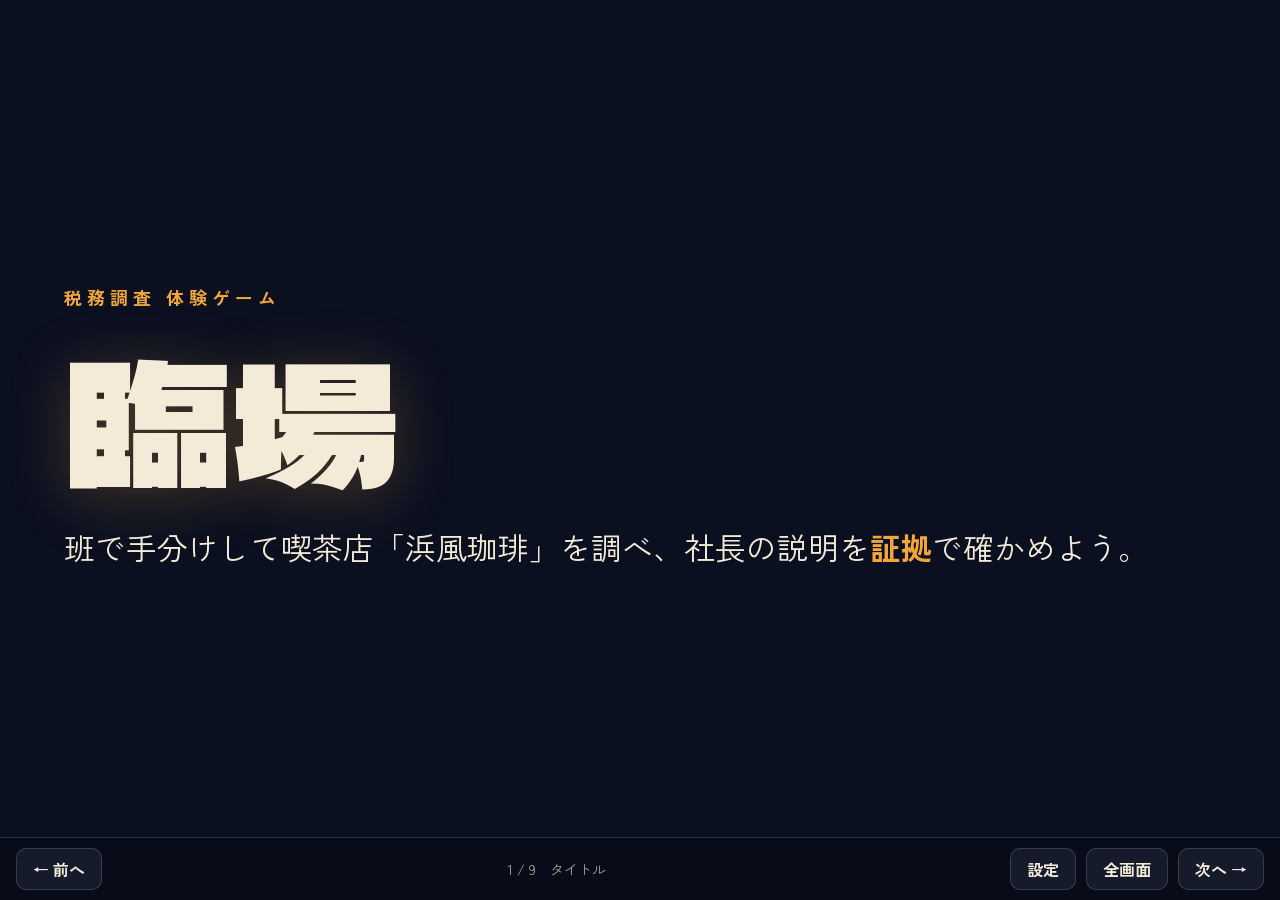
==== host.html @ 7268c4ca "検討の板を番号入力から一覧で選ぶ形に変更、タイトル背景の動きを止める Co-Authored-By: Claude Opus 5.5 <noreply@anthropic.com> Claude-Se" ====
<!doctype html>
<html lang="ja">
<head>
<meta charset="utf-8">
<meta name="viewport" content="width=device-width,initial-scale=1,viewport-fit=cover">
<title>臨場 進行画面</title>
<link rel="preconnect" href="https://fonts.googleapis.com">
<link rel="preconnect" href="https://fonts.gstatic.com" crossorigin>
<link rel="stylesheet" href="https://fonts.googleapis.com/css2?family=Dela+Gothic+One&family=Zen+Kaku+Gothic+New:wght@400;700&family=Zen+Old+Mincho:wght@600&display=swap">
<style>
/* 投影用。暗い1テーマに固定し、遠くからでも読める大きさにする */
:root{
  --night:#0b1020;--panel:#151b2b;--ink:#f3ead8;--dim:#aaa392;--amber:#f2a53a;--red:#e2553f;--paper:#f7f1e3;--paper-ink:#2b2620;--line:rgba(243,234,216,.16);
  --f-display:"Dela Gothic One","Hiragino Kaku Gothic StdN","Noto Sans JP",sans-serif;
  --f-body:"Zen Kaku Gothic New","Hiragino Sans","Noto Sans JP",system-ui,sans-serif;
  --f-paper:"Zen Old Mincho","Hiragino Mincho ProN","Noto Serif JP",serif;
  color-scheme:dark;
}
*{box-sizing:border-box}
[hidden]{display:none!important}
html,body{height:100%;margin:0}
body{background:var(--night);color:var(--ink);font-family:var(--f-body);display:flex;flex-direction:column;overflow:hidden}
button{font:inherit;color:inherit;cursor:pointer;border:0;background:none}
button:focus-visible{outline:3px solid var(--amber);outline-offset:3px}
.slide{display:none;flex:1;min-height:0;padding:5vh max(5vw,16px) 3vh;overflow:auto;flex-direction:column;gap:3vh}
.slide.on{display:flex}
.kicker{font-size:clamp(12px,1.4vw,20px);letter-spacing:.28em;color:var(--amber);font-weight:700;margin:0}
h1{font-family:var(--f-display);font-weight:400;font-size:clamp(64px,13vw,200px);line-height:.95;margin:0;letter-spacing:.02em;text-shadow:0 8px 60px rgba(242,165,58,.25)}
h2{font-family:var(--f-display);font-weight:400;font-size:clamp(28px,4.6vw,72px);line-height:1.15;margin:0;letter-spacing:.02em}
.lead{font-size:clamp(18px,2.4vw,38px);line-height:1.6;margin:0}
.lead b,.big b{color:var(--amber)}
.center{justify-content:center}
.grid2{display:grid;grid-template-columns:repeat(auto-fit,minmax(min(100%,22rem),1fr));gap:2.4vw}
.card{background:var(--panel);border:1px solid var(--line);border-radius:20px;padding:2.4vw;display:flex;flex-direction:column;gap:1vw;min-width:0}
.card h3{margin:0;font-size:clamp(20px,2.6vw,40px)}
.tag{align-self:flex-start;padding:.25em .8em;border-radius:999px;font-size:clamp(14px,1.6vw,24px);font-weight:700;background:var(--ink);color:var(--night)}
.tag.red{background:var(--red);color:#fff}
.big{font-size:clamp(18px,2.3vw,36px);line-height:1.6;margin:0;padding-left:1.2em}
.note{font-size:clamp(14px,1.5vw,22px);color:var(--dim);margin:0}
.steps{list-style:none;margin:0;padding:0;display:flex;flex-direction:column;gap:1.6vh;counter-reset:s}
.steps li{counter-increment:s;display:grid;grid-template-columns:auto 1fr;gap:1.4vw;align-items:center;font-size:clamp(18px,2.4vw,38px);line-height:1.5;background:var(--panel);border:1px solid var(--line);border-radius:16px;padding:1.6vh 1.6vw}
.steps li::before{content:counter(s);font-family:var(--f-display);display:grid;place-items:center;width:1.8em;height:1.8em;border-radius:50%;background:var(--amber);color:#1b1206}
.steps li.must{border-color:var(--red)}
.steps b{color:var(--amber)}
.qrwrap{display:grid;grid-template-columns:auto 1fr;gap:4vw;align-items:center;flex:1;min-height:0}
.qr{background:#fff;padding:1.4vw;border-radius:18px;width:min(46vh,40vw);aspect-ratio:1;max-width:100%}
.qr svg{width:100%;height:100%;display:block}
.url{font-family:ui-monospace,Menlo,monospace;font-size:clamp(12px,1.4vw,22px);color:var(--dim);word-break:break-all}
.timer-wrap{display:grid;grid-template-columns:1.3fr 1fr;gap:3vw;align-items:center;flex:1}
.timer{font-family:var(--f-display);font-size:clamp(80px,17vw,280px);line-height:1;font-variant-numeric:tabular-nums;letter-spacing:.02em}
.timer.low{color:var(--red)}
.tbtns{display:flex;flex-wrap:wrap;gap:10px;margin-top:2vh}
.tbtns button{padding:.6em 1.2em;border-radius:12px;background:var(--panel);border:1px solid var(--line);font-size:clamp(14px,1.5vw,22px);font-weight:700}
.tbtns button.primary{background:var(--amber);color:#1b1206;border-color:var(--amber)}
.answers{display:grid;grid-template-columns:repeat(auto-fit,minmax(min(100%,18rem),1fr));gap:2vw}
.ans{background:var(--paper);color:var(--paper-ink);border-radius:16px;padding:2vw;display:flex;flex-direction:column;gap:1vh}
.ans small{font-size:clamp(12px,1.3vw,20px);font-weight:700;letter-spacing:.12em;color:#7a6e5c}
.ans .claim{font-family:var(--f-paper);font-size:clamp(16px,1.9vw,30px);line-height:1.5}
.ans .ev{font-size:clamp(18px,2.2vw,34px);font-weight:700;color:#b2321f}
.ans p{margin:0;font-size:clamp(14px,1.5vw,22px);line-height:1.6}
.reveal{align-self:flex-start;padding:.7em 1.4em;border-radius:14px;background:var(--red);color:#fff;font-size:clamp(16px,1.8vw,28px);font-weight:700}
.fraud{display:grid;grid-template-columns:repeat(auto-fit,minmax(min(100%,20rem),1fr));gap:2vw}
.fraud .card strong{font-family:var(--f-display);font-weight:400;font-size:clamp(24px,3.2vw,52px);color:var(--amber)}
.bar{display:flex;align-items:center;gap:10px;padding:10px max(16px,env(safe-area-inset-right,0px)) calc(10px + env(safe-area-inset-bottom,0px)) max(16px,env(safe-area-inset-left,0px));border-top:1px solid var(--line);background:#080c18}
.bar button{padding:8px 16px;border-radius:10px;background:var(--panel);border:1px solid var(--line);font-weight:700}
.bar .count{flex:1;text-align:center;color:var(--dim);font-size:14px;font-variant-numeric:tabular-nums}
#cfg{position:fixed;inset:0;background:rgba(0,0,0,.7);display:grid;place-items:center;padding:16px}
#cfg div{background:var(--panel);border:1px solid var(--line);border-radius:16px;padding:20px;width:min(36rem,100%);display:flex;flex-direction:column;gap:10px}
#cfg input{font:inherit;padding:10px;border-radius:8px;border:1px solid var(--line);background:#0b1020;color:var(--ink);width:100%}
@media (max-width:760px){.qrwrap,.timer-wrap{grid-template-columns:1fr}.qr{width:min(70vw,320px)}}
</style>
</head>
<body>
<section class="slide on center" data-title="タイトル">
  <p class="kicker">税務調査 体験ゲーム</p>
  <h1>臨場</h1>
  <p class="lead">班で手分けして喫茶店「浜風珈琲」を調べ、社長の説明を<b>証拠</b>で確かめよう。</p>
</section>

<section class="slide" data-title="今日やること">
  <p class="kicker">MISSION</p>
  <h2>あなたは税務署の調査官です</h2>
  <p class="lead">お店のもうけ（<b>所得</b>）は「売上 − 経費」。もうけが大きいほど、税金も多くなります。<br>だから、こんなごまかしが起きることがあります。</p>
  <div class="fraud">
    <div class="card"><strong>売上除外</strong><p class="lead">売上を帳簿に書かずに隠す</p></div>
    <div class="card"><strong>架空経費</strong><p class="lead">ありもしない経費を足す</p></div>
  </div>
  <p class="note">これから出てくる会社・人物・資料は、すべて架空です。</p>
</section>

<section class="slide" data-title="担当">
  <p class="kicker">ROLE</p>
  <h2>班で担当を分けよう</h2>
  <div class="grid2">
    <div class="card"><span class="tag" style="background:#f2a53a">代表　班に1人</span><p class="lead">決算書を読み、最後に<b>社長へ証拠を示す</b></p></div>
    <div class="card"><span class="tag" style="background:#e2553f;color:#fff">売上担当</span><p class="lead">レジや予約の記録を調べる</p></div>
    <div class="card"><span class="tag" style="background:#4fb3a9">現金担当</span><p class="lead">通帳や金庫を調べる</p></div>
    <div class="card"><span class="tag" style="background:#8f8cf0">仕入れ担当</span><p class="lead">仕入れの帳簿や在庫を調べる</p></div>
  </div>
  <p class="note">2〜3人の班：1人で2つ持つ（例：代表＋売上）。5〜6人の班：同じ担当を2人で持つ。担当ごとに見られる資料が違うので、<b style="color:var(--amber)">声に出して伝え合う</b>のがカギです。</p>
  <p class="note">これはゲームです。実際の税務調査では、書類を見せてもらう・机や金庫を開けてもらうときは、必ず相手の明示の承諾を得ます。</p>
</section>

<section class="slide" data-title="QRを読み取る">
  <p class="kicker">JOIN</p>
  <h2>スマホでQRを読み取ってください</h2>
  <div class="qrwrap">
    <div class="qr" id="qr"></div>
    <div style="display:flex;flex-direction:column;gap:2vh;min-width:0">
      <p class="lead">開いたら「はじめる」を押し、<b>自分の担当</b>を選びます。</p>
      <p class="lead">音が出ます。消したいときは、画面右上の<b>音のボタン</b>を押すと消えます。</p>
      <div class="url" id="url"></div>
    </div>
  </div>
</section>

<section class="slide" data-title="進め方">
  <p class="kicker">HOW TO PLAY</p>
  <h2>この順で進めよう</h2>
  <ol class="steps">
    <li><b>第1幕　準備調査（5分）</b>：自分の資料で気になる点をタップ → 班で読み上げ、仮説を選ぶ</li>
    <li><b>第2幕　臨場（12分）</b>：社長に質問し、<b>承諾をもらって</b>現場を見る。持ち時間に注意</li>
    <li class="must"><b>第3幕　検討と説明（7分）</b>：見つけたことを代表に伝える。代表が<b>違う担当の証拠2つ</b>を選んで社長にぶつける</li>
  </ol>
</section>

<section class="slide" data-title="調査タイム">
  <p class="kicker">INVESTIGATION</p>
  <h2 id="phase">第1幕　準備調査</h2>
  <div class="timer-wrap">
    <div>
      <div class="timer" id="timer">05:00</div>
      <div class="tbtns"><button data-ph="5" data-n="第1幕　準備調査">第1幕 5分</button><button data-ph="12" data-n="第2幕　臨場">第2幕 12分</button><button data-ph="7" data-n="第3幕　検討と説明">第3幕 7分</button></div>
      <div class="tbtns"><button class="primary" id="t-start">スタート</button><button id="t-pause">一時停止</button><button id="t-plus">＋1分</button><button id="t-minus">−1分</button><button id="t-reset">リセット</button></div>
    </div>
    <div class="card"><h3>迷ったら</h3><ul class="big"><li>分かったことを<b>声に出して</b>班に伝える</li><li>森先輩の<b>ヒント</b>を読む</li><li>日付・金額を見比べる</li><li>手を挙げてスタッフへ</li></ul></div>
  </div>
</section>

<section class="slide" data-title="ふりかえり">
  <p class="kicker">REVIEW</p>
  <h2>ふりかえり</h2>
  <ol class="steps">
    <li>最初に「あれ？」と感じた<b>不審な点</b>は？（端緒）</li>
    <li>そこから、どこを調べようと<b>当たりをつけた</b>？</li>
    <li>社長が言い逃れできない<b>決め手の証拠</b>は、どれだった？（立証）</li>
    <li>ほかの担当から聞いて<b>つながった</b>のは、どの情報だった？</li>
  </ol>
</section>

<section class="slide" data-title="答え合わせ">
  <p class="kicker">ANSWER</p>
  <h2>答え合わせ</h2>
  <button class="reveal" id="reveal">答えを表示する</button>
  <div class="answers" id="answers" hidden></div>
</section>

<section class="slide center" data-title="おわり">
  <p class="kicker">OUR WORK</p>
  <h2 style="font-size:clamp(36px,7vw,110px)">端緒 → 当たり → 立証</h2>
  <p class="lead">不審な点に気づき、どこを調べるか当たりをつけ、<br>社長にぶつける証拠で立証する。それが、今日体験した仕事です。</p>
  <p class="lead" style="margin-top:3vh">ありがとうございました</p>
</section>

<div class="bar">
  <button id="prev">← 前へ</button>
  <div class="count" id="count"></div>
  <button id="cfg-open">設定</button>
  <button id="full">全画面</button>
  <button id="next">次へ →</button>
</div>
<div id="cfg" hidden><div>
  <b>参加者が開くURL</b>
  <input id="cfg-url" type="url" inputmode="url">
  <p class="note">QRに使うURLです。ふつうは変える必要はありません。</p>
  <div style="display:flex;gap:8px;justify-content:flex-end"><button class="tb" id="cfg-cancel">やめる</button><button class="tb" id="cfg-save" style="color:var(--amber)">保存</button></div>
</div></div>

<script src="js/vendor/qrcode.js"></script>
<script src="js/case.js"></script>
<script>
(function(){
  "use strict";
  const $=id=>document.getElementById(id);
  const DEFAULT_URL="https://08032999026kon-cmyk.github.io/tax-audit-app-2/";
  function gameUrl(){
    try{const s=localStorage.getItem("rinjo-host:url");if(s)return s;}catch(e){}
    if(/^https?:/.test(location.protocol)&&!/claude/.test(location.host)) return new URL("index.html",location.href).href.replace(/index\.html$/,"");
    return DEFAULT_URL;
  }
  function drawQr(){
    const u=gameUrl();$("url").textContent=u;const el=$("qr");
    if(typeof qrcode!=="function"){el.textContent=u;return;}
    const q=qrcode(0,"M");q.addData(u);q.make();el.innerHTML=q.createSvgTag({cellSize:4,margin:2,scalable:true});
  }
  drawQr();

  const slides=[...document.querySelectorAll(".slide")];let at=0;
  try{at=Math.min(slides.length-1,Math.max(0,+sessionStorage.getItem("rinjo-host:at")||0));}catch(e){}
  function show(n){at=Math.max(0,Math.min(slides.length-1,n));slides.forEach((s,i)=>s.classList.toggle("on",i===at));
    $("count").textContent=`${at+1} / ${slides.length}　${slides[at].dataset.title}`;try{sessionStorage.setItem("rinjo-host:at",at);}catch(e){}}
  show(at);
  $("prev").onclick=()=>show(at-1);$("next").onclick=()=>show(at+1);
  addEventListener("keydown",e=>{if(e.target.tagName==="INPUT")return;if(["ArrowRight","PageDown"].includes(e.key)){show(at+1);e.preventDefault();}if(["ArrowLeft","PageUp"].includes(e.key)){show(at-1);e.preventDefault();}});
  $("full").onclick=()=>{try{document.fullscreenElement?document.exitFullscreen():document.documentElement.requestFullscreen();}catch(e){}};

  /* タイマー */
  let total=5*60,left=total,tid=null;
  const fmt=s=>`${String(Math.floor(s/60)).padStart(2,"0")}:${String(s%60).padStart(2,"0")}`;
  function paint(){$("timer").textContent=fmt(left);$("timer").classList.toggle("low",left<=60);}
  $("t-start").onclick=()=>{if(tid)return;tid=setInterval(()=>{left=Math.max(0,left-1);paint();if(!left){clearInterval(tid);tid=null;}},1000);};
  $("t-pause").onclick=()=>{clearInterval(tid);tid=null;};
  $("t-plus").onclick=()=>{left+=60;paint();};
  $("t-minus").onclick=()=>{left=Math.max(0,left-60);paint();};
  $("t-reset").onclick=()=>{clearInterval(tid);tid=null;left=total;paint();};
  document.querySelectorAll("[data-ph]").forEach(b=>b.onclick=()=>{clearInterval(tid);tid=null;total=+b.dataset.ph*60;left=total;$("phase").textContent=b.dataset.n;paint();});
  paint();

  /* 答え */
  $("reveal").onclick=()=>{
    const C=window.CASE;
    const nm=c=>C.codes[c].name;
    $("answers").innerHTML=C.board.map(b=>{const S=C.statements[b.id];return `<div class="ans"><small>社長の発言（${C.roles[S.by].name}が聞いた）</small><div class="claim">「${S.text}」</div><small>崩した証拠（2つ）</small><div class="ev">${b.need[0].map(nm).join(" / ")}<br>＋ ${b.need[1].map(nm).join(" / ")}</div><p>${b.win}</p></div>`;}).join("")+`<div class="ans"><small>全体</small><div class="claim">売上除外 153万円 ＋ 架空経費 180万円</div><p>申告した所得 −57万円 → 正しい所得 276万円</p></div>`;
    $("answers").hidden=false;$("reveal").hidden=true;
  };

  /* 設定 */
  $("cfg-open").onclick=()=>{$("cfg-url").value=gameUrl();$("cfg").hidden=false;};
  $("cfg-cancel").onclick=()=>{$("cfg").hidden=true;};
  $("cfg-save").onclick=()=>{try{localStorage.setItem("rinjo-host:url",$("cfg-url").value.trim());}catch(e){}$("cfg").hidden=true;drawQr();};
})();
</script>
</body>
</html>
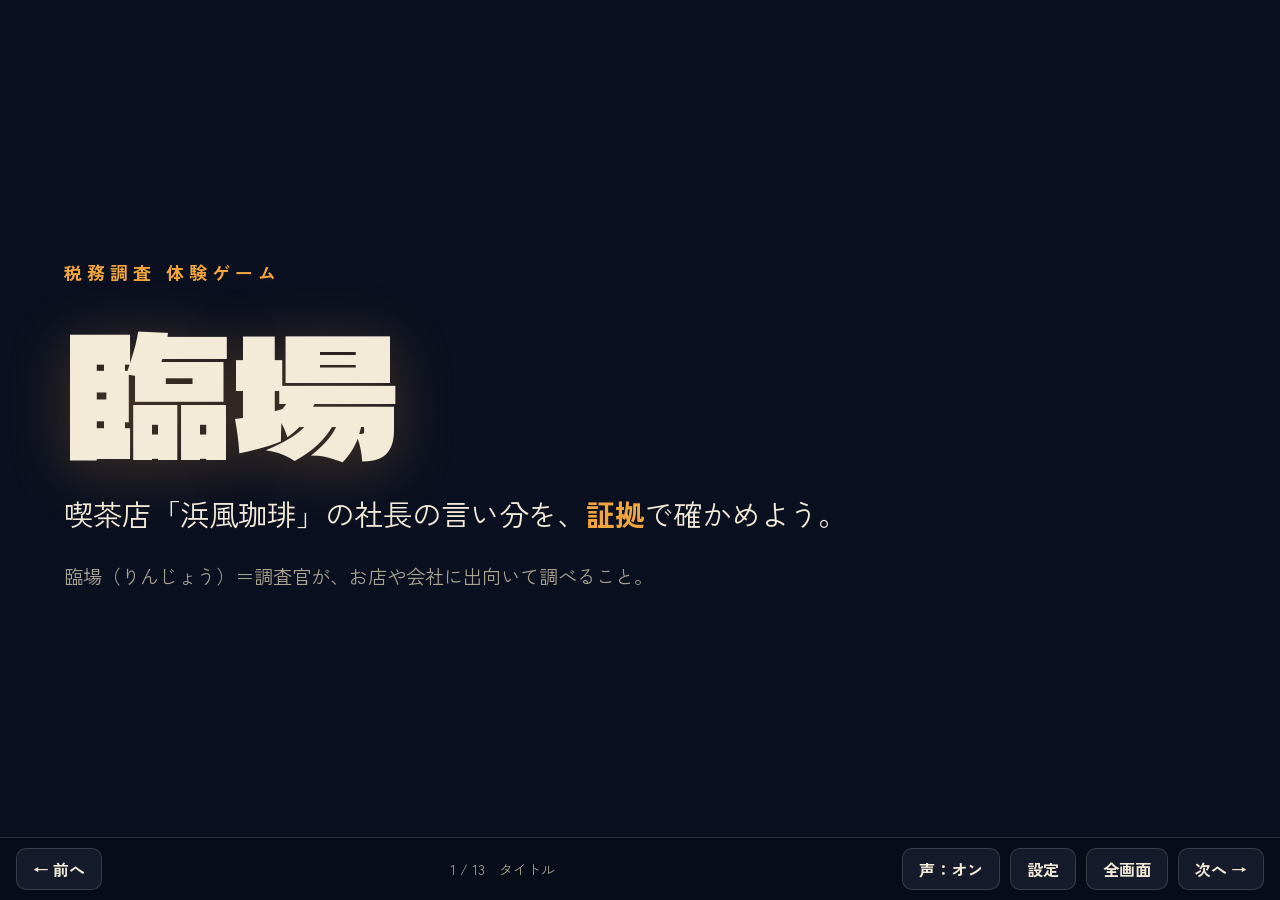
==== commit f1ac9847: "臨場 v4：司会主導の形に作り直し。スクリーンで端緒と社長の言い分を説明→各自が当たりをつけて4か所まで調べる→班長が言い分ごとに証拠を示す→スクリーンで答え合わせ。声のファイルを置けば再生される仕組" ====
--- a/host.html
+++ b/host.html
@@ -8,9 +8,9 @@
 <link rel="preconnect" href="https://fonts.gstatic.com" crossorigin>
 <link rel="stylesheet" href="https://fonts.googleapis.com/css2?family=Dela+Gothic+One&family=Zen+Kaku+Gothic+New:wght@400;700&family=Zen+Old+Mincho:wght@600&display=swap">
 <style>
-/* 投影用。暗い1テーマに固定し、遠くからでも読める大きさにする */
+/* 投影用。司会がこの画面で全員に説明する。暗い1テーマに固定し、遠くからでも読める大きさにする */
 :root{
-  --night:#0b1020;--panel:#151b2b;--ink:#f3ead8;--dim:#aaa392;--amber:#f2a53a;--red:#e2553f;--paper:#f7f1e3;--paper-ink:#2b2620;--line:rgba(243,234,216,.16);
+  --night:#0b1020;--panel:#151b2b;--ink:#f3ead8;--dim:#aaa392;--amber:#f2a53a;--red:#e2553f;--teal:#4fb3a9;--paper:#f7f1e3;--paper-ink:#2b2620;--paper-dim:#776d5c;--paper-line:#d9cfba;--line:rgba(243,234,216,.16);
   --f-display:"Dela Gothic One","Hiragino Kaku Gothic StdN","Noto Sans JP",sans-serif;
   --f-body:"Zen Kaku Gothic New","Hiragino Sans","Noto Sans JP",system-ui,sans-serif;
   --f-paper:"Zen Old Mincho","Hiragino Mincho ProN","Noto Serif JP",serif;
@@ -22,64 +22,117 @@
 body{background:var(--night);color:var(--ink);font-family:var(--f-body);display:flex;flex-direction:column;overflow:hidden}
 button{font:inherit;color:inherit;cursor:pointer;border:0;background:none}
 button:focus-visible{outline:3px solid var(--amber);outline-offset:3px}
-.slide{display:none;flex:1;min-height:0;padding:5vh max(5vw,16px) 3vh;overflow:auto;flex-direction:column;gap:3vh}
+.slide{display:none;flex:1;min-height:0;padding:4.5vh max(5vw,16px) 3vh;overflow:auto;flex-direction:column;gap:2.6vh;position:relative}
 .slide.on{display:flex}
 .kicker{font-size:clamp(12px,1.4vw,20px);letter-spacing:.28em;color:var(--amber);font-weight:700;margin:0}
 h1{font-family:var(--f-display);font-weight:400;font-size:clamp(64px,13vw,200px);line-height:.95;margin:0;letter-spacing:.02em;text-shadow:0 8px 60px rgba(242,165,58,.25)}
-h2{font-family:var(--f-display);font-weight:400;font-size:clamp(28px,4.6vw,72px);line-height:1.15;margin:0;letter-spacing:.02em}
-.lead{font-size:clamp(18px,2.4vw,38px);line-height:1.6;margin:0}
+h2{font-family:var(--f-display);font-weight:400;font-size:clamp(28px,4.4vw,68px);line-height:1.15;margin:0;letter-spacing:.02em}
+h2 em{font-style:normal;color:var(--amber)}
+.lead{font-size:clamp(18px,2.3vw,36px);line-height:1.6;margin:0}
 .lead b,.big b{color:var(--amber)}
 .center{justify-content:center}
-.grid2{display:grid;grid-template-columns:repeat(auto-fit,minmax(min(100%,22rem),1fr));gap:2.4vw}
-.card{background:var(--panel);border:1px solid var(--line);border-radius:20px;padding:2.4vw;display:flex;flex-direction:column;gap:1vw;min-width:0}
-.card h3{margin:0;font-size:clamp(20px,2.6vw,40px)}
-.tag{align-self:flex-start;padding:.25em .8em;border-radius:999px;font-size:clamp(14px,1.6vw,24px);font-weight:700;background:var(--ink);color:var(--night)}
-.tag.red{background:var(--red);color:#fff}
-.big{font-size:clamp(18px,2.3vw,36px);line-height:1.6;margin:0;padding-left:1.2em}
-.note{font-size:clamp(14px,1.5vw,22px);color:var(--dim);margin:0}
+.card{background:var(--panel);border:1px solid var(--line);border-radius:20px;padding:2.2vw;display:flex;flex-direction:column;gap:1vw;min-width:0}
+.card h3{margin:0;font-size:clamp(20px,2.5vw,38px)}
+.big{font-size:clamp(18px,2.2vw,34px);line-height:1.6;margin:0;padding-left:1.2em}
+.note{font-size:clamp(14px,1.5vw,22px);color:var(--dim);margin:0;line-height:1.6}
+.note b{color:var(--ink)}
+.cols{display:grid;grid-template-columns:1fr 1fr;gap:3vw;align-items:start;min-height:0}
+.fraud{display:grid;grid-template-columns:1fr 1fr;gap:2vw}
+.fraud strong{font-family:var(--f-display);font-weight:400;font-size:clamp(24px,3.2vw,52px);color:var(--amber)}
+/* 舞台 */
+.stage{position:absolute;inset:0;background-size:cover;background-position:center 45%;filter:brightness(.42)}
+.over{position:relative;display:flex;flex-direction:column;gap:2.4vh;flex:1;justify-content:flex-end}
+.person{display:flex;gap:2vw;align-items:flex-end}
+.person img{height:min(54vh,40vw);filter:drop-shadow(0 20px 40px rgba(0,0,0,.6))}
+.person .card{flex:1;background:rgba(21,27,43,.9)}
+/* 決算書 */
+.paper{background:var(--paper);color:var(--paper-ink);border-radius:10px;padding:2vw;font-family:var(--f-paper)}
+table.fs{width:100%;border-collapse:collapse;font-variant-numeric:tabular-nums;font-size:clamp(16px,1.9vw,30px)}
+table.fs th,table.fs td{padding:.45em .4em;border-bottom:1px solid var(--paper-line);text-align:right;white-space:nowrap}
+table.fs th:first-child{text-align:left;font-weight:600}
+table.fs thead th{font-size:.7em;color:var(--paper-dim);font-family:var(--f-body)}
+table.fs tr.sub th,table.fs tr.sub td{font-size:.85em;color:var(--paper-dim)}
+table.fs tr.total th,table.fs tr.total td{border-top:2px solid var(--paper-ink);border-bottom:0;font-weight:700}
+table.fs td.mark{color:#b2321f;font-weight:700;background:rgba(226,85,63,.12)}
+.cap{font-size:clamp(12px,1.2vw,18px);color:var(--paper-dim);font-family:var(--f-body);margin:.8em 0 0}
+.tancho{list-style:none;margin:0;padding:0;display:flex;flex-direction:column;gap:1.4vh}
+.tancho li{padding:1.4vh 1.4vw;border-radius:14px;background:var(--panel);border-left:6px solid var(--amber);opacity:.18;transition:opacity .3s}
+.tancho li.on{opacity:1}
+.tancho b{display:block;font-size:clamp(18px,2.2vw,34px);color:var(--amber)}
+.tancho span{font-size:clamp(14px,1.5vw,22px);color:#d7cfbf;line-height:1.5}
+.step-btn{align-self:flex-start;padding:.6em 1.2em;border-radius:12px;background:var(--amber);color:#1b1206;font-weight:700;font-size:clamp(14px,1.5vw,22px)}
+/* 言い分 */
+.claims{display:flex;flex-direction:column;gap:1.8vh}
+.claim{display:flex;gap:1.4vw;align-items:center;padding:1.8vh 1.6vw;border-radius:18px;background:#2a1916;border:1px solid rgba(226,85,63,.5)}
+.cid{flex:none;display:grid;place-items:center;width:1.8em;height:1.8em;border-radius:.4em;background:var(--red);color:#fff;font-family:var(--f-display);font-size:clamp(20px,2.4vw,38px)}
+.claim p{margin:0;font-family:var(--f-paper);font-size:clamp(20px,2.6vw,42px);line-height:1.45}
+.boss-side{display:grid;grid-template-columns:auto 1fr;gap:3vw;align-items:end;flex:1;min-height:0}
+.boss-side img{height:min(62vh,34vw);filter:drop-shadow(0 20px 40px rgba(0,0,0,.6))}
+/* 進め方 */
 .steps{list-style:none;margin:0;padding:0;display:flex;flex-direction:column;gap:1.6vh;counter-reset:s}
-.steps li{counter-increment:s;display:grid;grid-template-columns:auto 1fr;gap:1.4vw;align-items:center;font-size:clamp(18px,2.4vw,38px);line-height:1.5;background:var(--panel);border:1px solid var(--line);border-radius:16px;padding:1.6vh 1.6vw}
+.steps li{counter-increment:s;display:grid;grid-template-columns:auto 1fr auto;gap:1.4vw;align-items:center;font-size:clamp(18px,2.3vw,36px);line-height:1.5;background:var(--panel);border:1px solid var(--line);border-radius:16px;padding:1.6vh 1.6vw}
 .steps li::before{content:counter(s);font-family:var(--f-display);display:grid;place-items:center;width:1.8em;height:1.8em;border-radius:50%;background:var(--amber);color:#1b1206}
-.steps li.must{border-color:var(--red)}
 .steps b{color:var(--amber)}
+.steps small{display:block;font-size:.62em;color:var(--dim);line-height:1.5}
+.steps .min{font-family:var(--f-display);font-size:.8em;color:var(--dim)}
+.consent{display:flex;gap:1.4vw;align-items:center;padding:1.6vh 1.6vw;border-radius:16px;border:2px solid var(--teal);background:rgba(79,179,169,.1)}
+.consent b{color:#9fe3da}
+/* QR */
 .qrwrap{display:grid;grid-template-columns:auto 1fr;gap:4vw;align-items:center;flex:1;min-height:0}
 .qr{background:#fff;padding:1.4vw;border-radius:18px;width:min(46vh,40vw);aspect-ratio:1;max-width:100%}
 .qr svg{width:100%;height:100%;display:block}
 .url{font-family:ui-monospace,Menlo,monospace;font-size:clamp(12px,1.4vw,22px);color:var(--dim);word-break:break-all}
-.timer-wrap{display:grid;grid-template-columns:1.3fr 1fr;gap:3vw;align-items:center;flex:1}
-.timer{font-family:var(--f-display);font-size:clamp(80px,17vw,280px);line-height:1;font-variant-numeric:tabular-nums;letter-spacing:.02em}
+/* タイマー */
+.timer-wrap{display:grid;grid-template-columns:1.15fr 1fr;gap:3vw;align-items:center;flex:1;min-height:0}
+.timer{font-family:var(--f-display);font-size:clamp(80px,16vw,260px);line-height:1;font-variant-numeric:tabular-nums;letter-spacing:.02em}
 .timer.low{color:var(--red)}
 .tbtns{display:flex;flex-wrap:wrap;gap:10px;margin-top:2vh}
 .tbtns button{padding:.6em 1.2em;border-radius:12px;background:var(--panel);border:1px solid var(--line);font-size:clamp(14px,1.5vw,22px);font-weight:700}
 .tbtns button.primary{background:var(--amber);color:#1b1206;border-color:var(--amber)}
-.answers{display:grid;grid-template-columns:repeat(auto-fit,minmax(min(100%,18rem),1fr));gap:2vw}
-.ans{background:var(--paper);color:var(--paper-ink);border-radius:16px;padding:2vw;display:flex;flex-direction:column;gap:1vh}
-.ans small{font-size:clamp(12px,1.3vw,20px);font-weight:700;letter-spacing:.12em;color:#7a6e5c}
-.ans .claim{font-family:var(--f-paper);font-size:clamp(16px,1.9vw,30px);line-height:1.5}
-.ans .ev{font-size:clamp(18px,2.2vw,34px);font-weight:700;color:#b2321f}
-.ans p{margin:0;font-size:clamp(14px,1.5vw,22px);line-height:1.6}
-.reveal{align-self:flex-start;padding:.7em 1.4em;border-radius:14px;background:var(--red);color:#fff;font-size:clamp(16px,1.8vw,28px);font-weight:700}
-.fraud{display:grid;grid-template-columns:repeat(auto-fit,minmax(min(100%,20rem),1fr));gap:2vw}
-.fraud .card strong{font-family:var(--f-display);font-weight:400;font-size:clamp(24px,3.2vw,52px);color:var(--amber)}
+.mini-claims{display:flex;flex-direction:column;gap:1.2vh}
+.mini-claims div{display:flex;gap:1vw;align-items:center;font-family:var(--f-paper);font-size:clamp(16px,1.8vw,28px);line-height:1.4}
+.mini-claims .cid{font-size:clamp(14px,1.5vw,24px)}
+/* 答え合わせ */
+.reveal-list{display:flex;flex-direction:column;gap:1.8vh}
+.rv{display:grid;grid-template-columns:auto 1fr auto;gap:1.4vw;align-items:center;padding:1.6vh 1.6vw;border-radius:18px;background:var(--panel);border:1px solid var(--line)}
+.rv .claim-t{font-family:var(--f-paper);font-size:clamp(18px,2.2vw,34px);line-height:1.4}
+.rv .ans{grid-column:2/-1;display:none;flex-direction:column;gap:.6vh}
+.rv.open .ans{display:flex}
+.rv.open{border-color:var(--amber)}
+.rv .ev{font-size:clamp(18px,2.2vw,34px);font-weight:700;color:var(--amber)}
+.rv .why{font-size:clamp(14px,1.6vw,24px);color:#d7cfbf;line-height:1.55;margin:0}
+.rv .boss{display:flex;gap:1vw;align-items:center;margin:0;font-family:var(--f-paper);font-size:clamp(14px,1.6vw,24px);color:#ffb3a6}
+.rv .boss img{width:3em;height:3em;border-radius:12px;object-fit:cover;object-position:50% 8%;background:#2a1b17}
+.rv button{padding:.5em 1.1em;border-radius:12px;background:var(--red);color:#fff;font-weight:700;font-size:clamp(14px,1.6vw,24px)}
+.sum{display:grid;grid-template-columns:repeat(2,1fr);gap:2vw}
+.sum .card strong{font-family:var(--f-display);font-weight:400;font-size:clamp(32px,5vw,80px);color:var(--amber);font-variant-numeric:tabular-nums}
+.sum .card small{font-size:clamp(14px,1.6vw,24px);color:var(--dim)}
+.flow3{display:grid;grid-template-columns:repeat(3,1fr);gap:2vw}
+.flow3 .card strong{font-family:var(--f-display);font-weight:400;font-size:clamp(28px,4vw,64px);color:var(--amber)}
+.flow3 .card small{font-size:clamp(14px,1.4vw,22px);color:var(--dim)}
+/* 下のバー */
 .bar{display:flex;align-items:center;gap:10px;padding:10px max(16px,env(safe-area-inset-right,0px)) calc(10px + env(safe-area-inset-bottom,0px)) max(16px,env(safe-area-inset-left,0px));border-top:1px solid var(--line);background:#080c18}
 .bar button{padding:8px 16px;border-radius:10px;background:var(--panel);border:1px solid var(--line);font-weight:700}
 .bar .count{flex:1;text-align:center;color:var(--dim);font-size:14px;font-variant-numeric:tabular-nums}
 #cfg{position:fixed;inset:0;background:rgba(0,0,0,.7);display:grid;place-items:center;padding:16px}
-#cfg div{background:var(--panel);border:1px solid var(--line);border-radius:16px;padding:20px;width:min(36rem,100%);display:flex;flex-direction:column;gap:10px}
+#cfg>div{background:var(--panel);border:1px solid var(--line);border-radius:16px;padding:20px;width:min(36rem,100%);display:flex;flex-direction:column;gap:10px}
 #cfg input{font:inherit;padding:10px;border-radius:8px;border:1px solid var(--line);background:#0b1020;color:var(--ink);width:100%}
-@media (max-width:760px){.qrwrap,.timer-wrap{grid-template-columns:1fr}.qr{width:min(70vw,320px)}}
+@media (max-width:760px){.qrwrap,.timer-wrap,.cols,.boss-side,.fraud,.sum,.flow3{grid-template-columns:1fr}.qr{width:min(70vw,320px)}.boss-side img,.person img{height:28vh}}
 </style>
 </head>
 <body>
-<section class="slide on center" data-title="タイトル">
+<!-- 1 -->
+<section class="slide center" data-title="タイトル">
   <p class="kicker">税務調査 体験ゲーム</p>
   <h1>臨場</h1>
-  <p class="lead">班で手分けして喫茶店「浜風珈琲」を調べ、社長の説明を<b>証拠</b>で確かめよう。</p>
-</section>
-
-<section class="slide" data-title="今日やること">
+  <p class="lead">喫茶店「浜風珈琲」の社長の言い分を、<b>証拠</b>で確かめよう。</p>
+  <p class="note">臨場（りんじょう）＝調査官が、お店や会社に出向いて調べること。</p>
+</section>
+
+<!-- 2 -->
+<section class="slide" data-title="今日の仕事">
   <p class="kicker">MISSION</p>
-  <h2>あなたは税務署の調査官です</h2>
+  <h2>あなたは税務署の<em>調査官</em>です</h2>
   <p class="lead">お店のもうけ（<b>所得</b>）は「売上 − 経費」。もうけが大きいほど、税金も多くなります。<br>だから、こんなごまかしが起きることがあります。</p>
   <div class="fraud">
     <div class="card"><strong>売上除外</strong><p class="lead">売上を帳簿に書かずに隠す</p></div>
@@ -88,83 +141,132 @@
   <p class="note">これから出てくる会社・人物・資料は、すべて架空です。</p>
 </section>
 
-<section class="slide" data-title="担当">
-  <p class="kicker">ROLE</p>
-  <h2>班で担当を分けよう</h2>
-  <div class="grid2">
-    <div class="card"><span class="tag" style="background:#f2a53a">代表　班に1人</span><p class="lead">決算書を読み、最後に<b>社長へ証拠を示す</b></p></div>
-    <div class="card"><span class="tag" style="background:#e2553f;color:#fff">売上担当</span><p class="lead">レジや予約の記録を調べる</p></div>
-    <div class="card"><span class="tag" style="background:#4fb3a9">現金担当</span><p class="lead">通帳や金庫を調べる</p></div>
-    <div class="card"><span class="tag" style="background:#8f8cf0">仕入れ担当</span><p class="lead">仕入れの帳簿や在庫を調べる</p></div>
-  </div>
-  <p class="note">2〜3人の班：1人で2つ持つ（例：代表＋売上）。5〜6人の班：同じ担当を2人で持つ。担当ごとに見られる資料が違うので、<b style="color:var(--amber)">声に出して伝え合う</b>のがカギです。</p>
-  <p class="note">これはゲームです。実際の税務調査では、書類を見せてもらう・机や金庫を開けてもらうときは、必ず相手の明示の承諾を得ます。</p>
-</section>
-
+<!-- 3 -->
+<section class="slide" data-title="今日のお店">
+  <div class="stage" data-bg="ext"></div>
+  <div class="over">
+    <p class="kicker">THE SHOP</p>
+    <div class="person"><img data-ch="boss_grin" alt="白洲社長">
+      <div class="card"><h3>喫茶店「浜風珈琲」　白洲 守 社長</h3>
+        <p class="lead">海沿いの小さな喫茶店。帳簿は<b>全部、社長が1人で</b>つけています。<br>今期の申告は「赤字」でした。</p></div></div>
+  </div>
+</section>
+
+<!-- 4 -->
+<section class="slide" data-title="端緒（不審な点）">
+  <p class="kicker">STEP 0　端緒（たんちょ）</p>
+  <h2>決算書から見える<em>不審な点</em></h2>
+  <div class="cols">
+    <div class="paper" id="statement"></div>
+    <div style="display:flex;flex-direction:column;gap:1.6vh">
+      <ul class="tancho" id="tancho"></ul>
+      <button class="step-btn" id="tancho-next">次の点を見せる</button>
+    </div>
+  </div>
+  <p class="note"><b>端緒</b>＝調べるきっかけになる、不審な点のこと。ここから「どこを調べるか」を考えます。</p>
+</section>
+
+<!-- 5 -->
+<section class="slide" data-title="社長の言い分">
+  <p class="kicker">THE CLAIMS</p>
+  <h2>社長の<em>言い分</em>はこの3つ</h2>
+  <div class="boss-side"><img data-ch="boss_smug" alt="白洲社長"><div class="claims" id="claims"></div></div>
+  <p class="note">この言い分を<b>証拠でくずす</b>のが、今日のミッションです。</p>
+</section>
+
+<!-- 6 -->
+<section class="slide" data-title="進め方">
+  <p class="kicker">HOW TO PLAY</p>
+  <h2>この順で進めます</h2>
+  <ol class="steps">
+    <li><span><b>自分で調べる</b><small>お店の11か所から、証拠がありそうな場所に<b>当たり</b>（見当）をつけて選ぶ。1人<b>4か所</b>まで。</small></span><span class="min">12分</span></li>
+    <li><span><b>班で相談する</b><small>見つけたことを伝え合い、<b>班長</b>が言い分ごとに決め手の証拠を1つ選んで、社長に示す。</small></span><span class="min">6分</span></li>
+    <li><span><b>答え合わせ</b><small>この画面で、決め手になった証拠を確かめます。</small></span><span class="min">5分</span></li>
+  </ol>
+  <div class="consent"><p class="lead" style="font-size:clamp(16px,1.9vw,30px)">見るときは、まず社長に<b>お願いして承諾をもらいます</b>。<br><span class="note">これはゲームです。実際の税務調査でも、書類を見せてもらう・机や金庫を開けてもらうときは、必ず相手の<b>明示の承諾</b>を得ます。調査官が勝手に開けたり、お金に触れたりはしません。</span></p></div>
+</section>
+
+<!-- 7 -->
 <section class="slide" data-title="QRを読み取る">
   <p class="kicker">JOIN</p>
   <h2>スマホでQRを読み取ってください</h2>
   <div class="qrwrap">
     <div class="qr" id="qr"></div>
     <div style="display:flex;flex-direction:column;gap:2vh;min-width:0">
-      <p class="lead">開いたら「はじめる」を押し、<b>自分の担当</b>を選びます。</p>
-      <p class="lead">音が出ます。消したいときは、画面右上の<b>音のボタン</b>を押すと消えます。</p>
+      <p class="lead">開いたら<b>「はじめる」</b>を押します。</p>
+      <p class="lead">音が出ます。消したいときは、画面右上の<b>音のボタン</b>を押してください。</p>
       <div class="url" id="url"></div>
     </div>
   </div>
 </section>
 
-<section class="slide" data-title="進め方">
-  <p class="kicker">HOW TO PLAY</p>
-  <h2>この順で進めよう</h2>
-  <ol class="steps">
-    <li><b>第1幕　準備調査（5分）</b>：自分の資料で気になる点をタップ → 班で読み上げ、仮説を選ぶ</li>
-    <li><b>第2幕　臨場（12分）</b>：社長に質問し、<b>承諾をもらって</b>現場を見る。持ち時間に注意</li>
-    <li class="must"><b>第3幕　検討と説明（7分）</b>：見つけたことを代表に伝える。代表が<b>違う担当の証拠2つ</b>を選んで社長にぶつける</li>
-  </ol>
-</section>
-
-<section class="slide" data-title="調査タイム">
-  <p class="kicker">INVESTIGATION</p>
-  <h2 id="phase">第1幕　準備調査</h2>
+<!-- 8 -->
+<section class="slide" data-title="自分で調べる" data-min="12">
+  <p class="kicker">1　INVESTIGATION</p>
+  <h2>自分で調べる（1人4か所まで）</h2>
   <div class="timer-wrap">
-    <div>
-      <div class="timer" id="timer">05:00</div>
-      <div class="tbtns"><button data-ph="5" data-n="第1幕　準備調査">第1幕 5分</button><button data-ph="12" data-n="第2幕　臨場">第2幕 12分</button><button data-ph="7" data-n="第3幕　検討と説明">第3幕 7分</button></div>
-      <div class="tbtns"><button class="primary" id="t-start">スタート</button><button id="t-pause">一時停止</button><button id="t-plus">＋1分</button><button id="t-minus">−1分</button><button id="t-reset">リセット</button></div>
-    </div>
-    <div class="card"><h3>迷ったら</h3><ul class="big"><li>分かったことを<b>声に出して</b>班に伝える</li><li>森先輩の<b>ヒント</b>を読む</li><li>日付・金額を見比べる</li><li>手を挙げてスタッフへ</li></ul></div>
-  </div>
-</section>
-
-<section class="slide" data-title="ふりかえり">
-  <p class="kicker">REVIEW</p>
-  <h2>ふりかえり</h2>
-  <ol class="steps">
-    <li>最初に「あれ？」と感じた<b>不審な点</b>は？（端緒）</li>
-    <li>そこから、どこを調べようと<b>当たりをつけた</b>？</li>
-    <li>社長が言い逃れできない<b>決め手の証拠</b>は、どれだった？（立証）</li>
-    <li>ほかの担当から聞いて<b>つながった</b>のは、どの情報だった？</li>
-  </ol>
-</section>
-
+    <div><div class="timer">12:00</div><div class="tbtns"></div></div>
+    <div class="card"><h3>社長の言い分</h3><div class="mini-claims"></div>
+      <p class="note">迷ったらスマホの<b>「ヒント」</b>へ。班で手分けすると、たくさん調べられます。</p></div>
+  </div>
+</section>
+
+<!-- 9 -->
+<section class="slide" data-title="班で相談" data-min="6">
+  <p class="kicker">2　DISCUSSION</p>
+  <h2>班で相談して、班長が証拠を示す</h2>
+  <div class="timer-wrap">
+    <div><div class="timer">06:00</div><div class="tbtns"></div></div>
+    <div class="card"><h3>やること</h3><ol class="big">
+      <li>1人ずつ、見つけたことを<b>読み上げる</b></li>
+      <li><b>班長を1人</b>決める<br><span class="note">決まらなければ、誕生日がいちばん近い人</span></li>
+      <li>班長が言い分ごとに<b>証拠を1つ</b>選び、「社長に示す」</li></ol></div>
+  </div>
+</section>
+
+<!-- 10 -->
 <section class="slide" data-title="答え合わせ">
-  <p class="kicker">ANSWER</p>
+  <p class="kicker">3　ANSWER</p>
   <h2>答え合わせ</h2>
-  <button class="reveal" id="reveal">答えを表示する</button>
-  <div class="answers" id="answers" hidden></div>
-</section>
-
+  <div class="reveal-list" id="reveal"></div>
+</section>
+
+<!-- 11 -->
+<section class="slide" data-title="結果">
+  <p class="kicker">RESULT</p>
+  <h2>白洲社長が隠していたもの</h2>
+  <div class="sum">
+    <div class="card"><small>売上除外（土曜夜の貸切 18回）</small><strong>153万円</strong></div>
+    <div class="card"><small>架空経費（山海物産の白紙の領収書）</small><strong>180万円</strong></div>
+    <div class="card"><small>申告した所得</small><strong style="color:var(--ink)">−57万円</strong></div>
+    <div class="card"><small>正しい所得</small><strong>276万円</strong></div>
+  </div>
+  <p class="note">実際には、このあと正しい所得と税額を計算し直す手続きに進みます。</p>
+</section>
+
+<!-- 12 -->
+<section class="slide" data-title="今日体験した仕事">
+  <p class="kicker">OUR WORK</p>
+  <h2>今日体験した仕事</h2>
+  <div class="flow3">
+    <div class="card"><strong>端緒</strong><small>たんちょ</small><p class="lead">決算書から<b>不審な点</b>に気づく</p></div>
+    <div class="card"><strong>当たり</strong><small>あたり</small><p class="lead">どこに証拠がありそうか<b>見当をつける</b></p></div>
+    <div class="card"><strong>立証</strong><small>りっしょう</small><p class="lead">言い逃れできない<b>証拠で示す</b></p></div>
+  </div>
+  <p class="lead">1人では見つけられない証拠も、<b>班で手分けして伝え合う</b>ことでつながりました。</p>
+  <p class="note">実際の調査でも、書類を見せてもらうときは必ず相手の<b>明示の承諾</b>を得ます。</p>
+</section>
+
+<!-- 13 -->
 <section class="slide center" data-title="おわり">
-  <p class="kicker">OUR WORK</p>
-  <h2 style="font-size:clamp(36px,7vw,110px)">端緒 → 当たり → 立証</h2>
-  <p class="lead">不審な点に気づき、どこを調べるか当たりをつけ、<br>社長にぶつける証拠で立証する。それが、今日体験した仕事です。</p>
-  <p class="lead" style="margin-top:3vh">ありがとうございました</p>
+  <h2 style="font-size:clamp(36px,7vw,110px)">ありがとうございました</h2>
+  <p class="lead">登場した会社・人物・資料は、すべて架空です。</p>
 </section>
 
 <div class="bar">
   <button id="prev">← 前へ</button>
   <div class="count" id="count"></div>
+  <button id="voice">声：オン</button>
   <button id="cfg-open">設定</button>
   <button id="full">全画面</button>
   <button id="next">次へ →</button>
@@ -173,16 +275,51 @@
   <b>参加者が開くURL</b>
   <input id="cfg-url" type="url" inputmode="url">
   <p class="note">QRに使うURLです。ふつうは変える必要はありません。</p>
-  <div style="display:flex;gap:8px;justify-content:flex-end"><button class="tb" id="cfg-cancel">やめる</button><button class="tb" id="cfg-save" style="color:var(--amber)">保存</button></div>
+  <div style="display:flex;gap:8px;justify-content:flex-end"><button id="cfg-cancel">やめる</button><button id="cfg-save" style="color:var(--amber)">保存</button></div>
 </div></div>
 
 <script src="js/vendor/qrcode.js"></script>
 <script src="js/case.js"></script>
+<script src="js/assets.js"></script>
 <script>
 (function(){
   "use strict";
   const $=id=>document.getElementById(id);
+  const C=window.CASE, A=window.ASSETS||{bg:{},ch:{}};
+  const esc=t=>String(t).replace(/[&<>"]/g,c=>({"&":"&amp;","<":"&lt;",">":"&gt;",'"':"&quot;"}[c]));
+  const strip=h=>String(h).replace(/<[^>]+>/g,"");
   const DEFAULT_URL="https://08032999026kon-cmyk.github.io/tax-audit-app-2/";
+
+  /* 画像 */
+  document.querySelectorAll("[data-bg]").forEach(el=>{const b=A.bg[el.dataset.bg];if(b)el.style.backgroundImage=`url('${b.src}')`;});
+  document.querySelectorAll("[data-ch]").forEach(el=>{const c=A.ch[el.dataset.ch];if(c)el.src=c.src;});
+
+  /* 声（voice/<id>.mp3 があれば流す） */
+  let voiceOn=true,vEl=null;
+  try{voiceOn=localStorage.getItem("rinjo-host:voice")!=="off";}catch(e){}
+  function voice(id){if(vEl){try{vEl.pause();}catch(e){}vEl=null;}if(!id||!voiceOn)return;try{vEl=new Audio(`voice/${id}.mp3`);const p=vEl.play();p&&p.catch&&p.catch(()=>{});}catch(e){}}
+  function paintVoice(){$("voice").textContent=voiceOn?"声：オン":"声：オフ";}
+  $("voice").onclick=()=>{voiceOn=!voiceOn;try{localStorage.setItem("rinjo-host:voice",voiceOn?"on":"off");}catch(e){}if(!voiceOn)voice(null);paintVoice();};
+  paintVoice();
+
+  /* 端緒・言い分 */
+  $("statement").innerHTML=C.statement;
+  $("tancho").innerHTML=C.tancho.map(t=>`<li><b>${esc(t.big)}</b><span>${esc(t.text)}</span></li>`).join("");
+  let tn=0;
+  function paintTancho(){[...$("tancho").children].forEach((li,i)=>li.classList.toggle("on",i<tn));$("tancho-next").hidden=tn>=C.tancho.length;}
+  $("tancho-next").onclick=()=>{tn++;paintTancho();};
+  paintTancho();
+  $("claims").innerHTML=C.claims.map(c=>`<div class="claim"><span class="cid">${c.id}</span><p>「${esc(c.text)}」</p></div>`).join("");
+  document.querySelectorAll(".mini-claims").forEach(el=>el.innerHTML=C.claims.map(c=>`<div><span class="cid">${c.id}</span>「${esc(c.short)}」</div>`).join(""));
+
+  /* 答え合わせ（1つずつ開く） */
+  $("reveal").innerHTML=C.claims.map(c=>`<div class="rv" data-c="${c.id}"><span class="cid">${c.id}</span><span class="claim-t">「${esc(c.text)}」</span><button>答えを見る</button>
+    <div class="ans"><span class="ev">決め手：${c.ok.map(id=>esc(C.place(id).name)).join(" ／ ")}</span><p class="why">${esc(c.why)}</p>
+    <p class="boss"><img data-ch="boss_panic" alt="">「${esc(c.win)}」</p></div></div>`).join("");
+  $("reveal").querySelectorAll(".rv").forEach(rv=>{const b=rv.querySelector("button");b.onclick=()=>{rv.classList.add("open");b.hidden=true;rv.scrollIntoView({block:"nearest",behavior:"smooth"});voice(`boss_win_${rv.dataset.c}`);};});
+  document.querySelectorAll("#reveal [data-ch]").forEach(el=>{const c=A.ch[el.dataset.ch];if(c)el.src=c.src;});
+
+  /* QR */
   function gameUrl(){
     try{const s=localStorage.getItem("rinjo-host:url");if(s)return s;}catch(e){}
     if(/^https?:/.test(location.protocol)&&!/claude/.test(location.host)) return new URL("index.html",location.href).href.replace(/index\.html$/,"");
@@ -195,34 +332,28 @@
   }
   drawQr();
 
+  /* タイマー（スライドごと） */
+  const fmt=s=>`${String(Math.floor(s/60)).padStart(2,"0")}:${String(s%60).padStart(2,"0")}`;
+  document.querySelectorAll("[data-min]").forEach(sl=>{
+    const total=+sl.dataset.min*60;let left=total,tid=null;
+    const tEl=sl.querySelector(".timer"),bx=sl.querySelector(".tbtns");
+    bx.innerHTML=`<button class="primary" data-t="start">スタート</button><button data-t="pause">一時停止</button><button data-t="plus">＋1分</button><button data-t="minus">−1分</button><button data-t="reset">リセット</button>`;
+    const paint=()=>{tEl.textContent=fmt(left);tEl.classList.toggle("low",left<=60);};
+    const stop=()=>{clearInterval(tid);tid=null;};
+    const act={start(){if(tid)return;tid=setInterval(()=>{left=Math.max(0,left-1);paint();if(!left)stop();},1000);},pause:stop,plus(){left+=60;paint();},minus(){left=Math.max(0,left-60);paint();},reset(){stop();left=total;paint();}};
+    bx.addEventListener("click",e=>{const b=e.target.closest("[data-t]");if(b)act[b.dataset.t]();});
+    paint();
+  });
+
+  /* スライド */
   const slides=[...document.querySelectorAll(".slide")];let at=0;
   try{at=Math.min(slides.length-1,Math.max(0,+sessionStorage.getItem("rinjo-host:at")||0));}catch(e){}
-  function show(n){at=Math.max(0,Math.min(slides.length-1,n));slides.forEach((s,i)=>s.classList.toggle("on",i===at));
+  function show(n){at=Math.max(0,Math.min(slides.length-1,n));slides.forEach((s,i)=>s.classList.toggle("on",i===at));voice(null);
     $("count").textContent=`${at+1} / ${slides.length}　${slides[at].dataset.title}`;try{sessionStorage.setItem("rinjo-host:at",at);}catch(e){}}
   show(at);
   $("prev").onclick=()=>show(at-1);$("next").onclick=()=>show(at+1);
   addEventListener("keydown",e=>{if(e.target.tagName==="INPUT")return;if(["ArrowRight","PageDown"].includes(e.key)){show(at+1);e.preventDefault();}if(["ArrowLeft","PageUp"].includes(e.key)){show(at-1);e.preventDefault();}});
   $("full").onclick=()=>{try{document.fullscreenElement?document.exitFullscreen():document.documentElement.requestFullscreen();}catch(e){}};
-
-  /* タイマー */
-  let total=5*60,left=total,tid=null;
-  const fmt=s=>`${String(Math.floor(s/60)).padStart(2,"0")}:${String(s%60).padStart(2,"0")}`;
-  function paint(){$("timer").textContent=fmt(left);$("timer").classList.toggle("low",left<=60);}
-  $("t-start").onclick=()=>{if(tid)return;tid=setInterval(()=>{left=Math.max(0,left-1);paint();if(!left){clearInterval(tid);tid=null;}},1000);};
-  $("t-pause").onclick=()=>{clearInterval(tid);tid=null;};
-  $("t-plus").onclick=()=>{left+=60;paint();};
-  $("t-minus").onclick=()=>{left=Math.max(0,left-60);paint();};
-  $("t-reset").onclick=()=>{clearInterval(tid);tid=null;left=total;paint();};
-  document.querySelectorAll("[data-ph]").forEach(b=>b.onclick=()=>{clearInterval(tid);tid=null;total=+b.dataset.ph*60;left=total;$("phase").textContent=b.dataset.n;paint();});
-  paint();
-
-  /* 答え */
-  $("reveal").onclick=()=>{
-    const C=window.CASE;
-    const nm=c=>C.codes[c].name;
-    $("answers").innerHTML=C.board.map(b=>{const S=C.statements[b.id];return `<div class="ans"><small>社長の発言（${C.roles[S.by].name}が聞いた）</small><div class="claim">「${S.text}」</div><small>崩した証拠（2つ）</small><div class="ev">${b.need[0].map(nm).join(" / ")}<br>＋ ${b.need[1].map(nm).join(" / ")}</div><p>${b.win}</p></div>`;}).join("")+`<div class="ans"><small>全体</small><div class="claim">売上除外 153万円 ＋ 架空経費 180万円</div><p>申告した所得 −57万円 → 正しい所得 276万円</p></div>`;
-    $("answers").hidden=false;$("reveal").hidden=true;
-  };
 
   /* 設定 */
   $("cfg-open").onclick=()=>{$("cfg-url").value=gameUrl();$("cfg").hidden=false;};
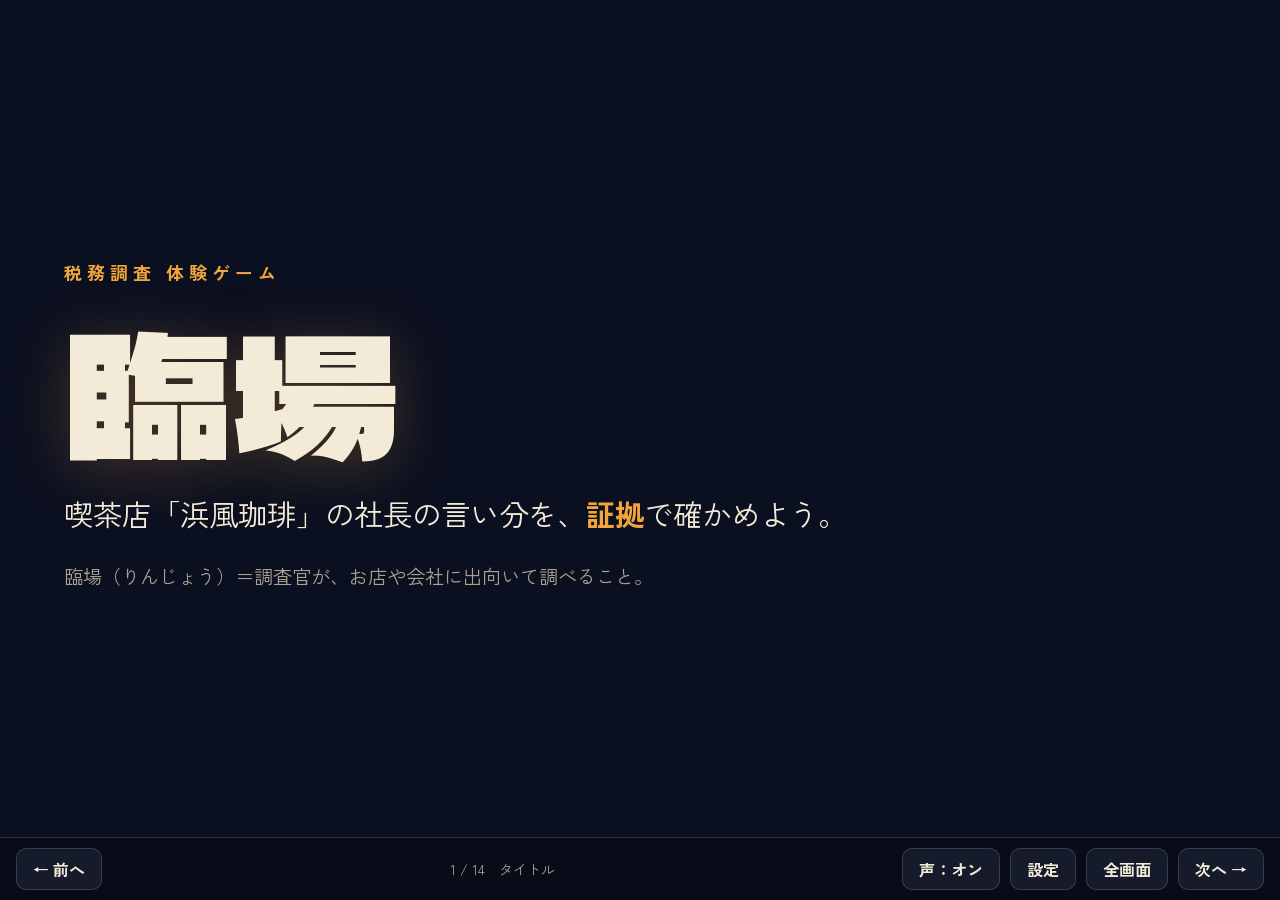
==== commit 91d3db97: "臨場 v5：お店の10か所に資料32点。作戦タイムで当たりの付け方を班で相談し、各自1人6点まで見る。★で当たりの印。投影画面に作戦タイムを追加 Co-Authored-By: Claude Opus" ====
--- a/host.html
+++ b/host.html
@@ -70,7 +70,7 @@
 .boss-side img{height:min(62vh,34vw);filter:drop-shadow(0 20px 40px rgba(0,0,0,.6))}
 /* 進め方 */
 .steps{list-style:none;margin:0;padding:0;display:flex;flex-direction:column;gap:1.6vh;counter-reset:s}
-.steps li{counter-increment:s;display:grid;grid-template-columns:auto 1fr auto;gap:1.4vw;align-items:center;font-size:clamp(18px,2.3vw,36px);line-height:1.5;background:var(--panel);border:1px solid var(--line);border-radius:16px;padding:1.6vh 1.6vw}
+.steps li{counter-increment:s;display:grid;grid-template-columns:auto 1fr auto;gap:1.4vw;align-items:center;font-size:clamp(16px,2vw,32px);line-height:1.45;background:var(--panel);border:1px solid var(--line);border-radius:16px;padding:1.1vh 1.6vw}
 .steps li::before{content:counter(s);font-family:var(--f-display);display:grid;place-items:center;width:1.8em;height:1.8em;border-radius:50%;background:var(--amber);color:#1b1206}
 .steps b{color:var(--amber)}
 .steps small{display:block;font-size:.62em;color:var(--dim);line-height:1.5}
@@ -179,8 +179,9 @@
   <p class="kicker">HOW TO PLAY</p>
   <h2>この順で進めます</h2>
   <ol class="steps">
-    <li><span><b>自分で調べる</b><small>お店の11か所から、証拠がありそうな場所に<b>当たり</b>（見当）をつけて選ぶ。1人<b>4か所</b>まで。</small></span><span class="min">12分</span></li>
-    <li><span><b>班で相談する</b><small>見つけたことを伝え合い、<b>班長</b>が言い分ごとに決め手の証拠を1つ選んで、社長に示す。</small></span><span class="min">6分</span></li>
+    <li><span><b>作戦を立てる</b><small>お店には資料が<b>約30点</b>。見られるのは1人<b>6点</b>まで。どの資料を見れば確かめられるか、<b>当たり</b>（見当）の付け方を班で相談する。</small></span><span class="min">3分</span></li>
+    <li><span><b>調べる</b><small>相談しながら、各自のスマホで資料を見る。見つけたことはすぐ班に伝える。</small></span><span class="min">10分</span></li>
+    <li><span><b>班長が示す</b><small>見つけたことを持ち寄り、<b>班長</b>が言い分ごとに決め手の資料を1つ選んで、社長に示す。</small></span><span class="min">5分</span></li>
     <li><span><b>答え合わせ</b><small>この画面で、決め手になった証拠を確かめます。</small></span><span class="min">5分</span></li>
   </ol>
   <div class="consent"><p class="lead" style="font-size:clamp(16px,1.9vw,30px)">見るときは、まず社長に<b>お願いして承諾をもらいます</b>。<br><span class="note">これはゲームです。実際の税務調査でも、書類を見せてもらう・机や金庫を開けてもらうときは、必ず相手の<b>明示の承諾</b>を得ます。調査官が勝手に開けたり、お金に触れたりはしません。</span></p></div>
@@ -193,7 +194,7 @@
   <div class="qrwrap">
     <div class="qr" id="qr"></div>
     <div style="display:flex;flex-direction:column;gap:2vh;min-width:0">
-      <p class="lead">開いたら<b>「はじめる」</b>を押します。</p>
+      <p class="lead">開いたら<b>「はじめる」</b>を押し、「お店に入る」まで進みます。</p>
       <p class="lead">音が出ます。消したいときは、画面右上の<b>音のボタン</b>を押してください。</p>
       <div class="url" id="url"></div>
     </div>
@@ -201,32 +202,45 @@
 </section>
 
 <!-- 8 -->
-<section class="slide" data-title="自分で調べる" data-min="12">
-  <p class="kicker">1　INVESTIGATION</p>
-  <h2>自分で調べる（1人4か所まで）</h2>
+<section class="slide" data-title="作戦タイム" data-min="3">
+  <p class="kicker">1　STRATEGY</p>
+  <h2>作戦タイム：どの資料を見る？</h2>
   <div class="timer-wrap">
-    <div><div class="timer">12:00</div><div class="tbtns"></div></div>
+    <div><div class="timer">03:00</div><div class="tbtns"></div></div>
+    <div class="card"><h3>班で相談しよう</h3><ol class="big">
+      <li>スマホで<b>資料の一覧</b>をながめる（まだ見ない）</li>
+      <li>言い分ごとに「<b>どんな資料なら</b>確かめられる？」</li>
+      <li><b>だれが、どれを見るか</b>決める。気になる資料に★</li></ol></div>
+  </div>
+</section>
+
+<!-- 9 -->
+<section class="slide" data-title="調べる" data-min="10">
+  <p class="kicker">2　INVESTIGATION</p>
+  <h2>調べる（1人6点まで）</h2>
+  <div class="timer-wrap">
+    <div><div class="timer">10:00</div><div class="tbtns"></div></div>
     <div class="card"><h3>社長の言い分</h3><div class="mini-claims"></div>
-      <p class="note">迷ったらスマホの<b>「ヒント」</b>へ。班で手分けすると、たくさん調べられます。</p></div>
+      <p class="note">見つけたことは<b>すぐ班に伝えて</b>、次に見る資料を決め直そう。迷ったらスマホの<b>「ヒント」</b>へ。</p></div>
   </div>
 </section>
 
 <!-- 9 -->
-<section class="slide" data-title="班で相談" data-min="6">
-  <p class="kicker">2　DISCUSSION</p>
-  <h2>班で相談して、班長が証拠を示す</h2>
+<section class="slide" data-title="班長が示す" data-min="5">
+  <p class="kicker">3　DISCUSSION</p>
+  <h2>持ち寄って、班長が資料を示す</h2>
   <div class="timer-wrap">
-    <div><div class="timer">06:00</div><div class="tbtns"></div></div>
+    <div><div class="timer">05:00</div><div class="tbtns"></div></div>
     <div class="card"><h3>やること</h3><ol class="big">
       <li>1人ずつ、見つけたことを<b>読み上げる</b></li>
       <li><b>班長を1人</b>決める<br><span class="note">決まらなければ、誕生日がいちばん近い人</span></li>
-      <li>班長が言い分ごとに<b>証拠を1つ</b>選び、「社長に示す」</li></ol></div>
+      <li>班長が言い分ごとに<b>資料を1つ</b>選び、「社長に示す」</li></ol></div>
   </div>
 </section>
 
 <!-- 10 -->
 <section class="slide" data-title="答え合わせ">
-  <p class="kicker">3　ANSWER</p>
+  <p class="kicker">4　ANSWER</p>
   <h2>答え合わせ</h2>
   <div class="reveal-list" id="reveal"></div>
 </section>
@@ -253,7 +267,7 @@
     <div class="card"><strong>当たり</strong><small>あたり</small><p class="lead">どこに証拠がありそうか<b>見当をつける</b></p></div>
     <div class="card"><strong>立証</strong><small>りっしょう</small><p class="lead">言い逃れできない<b>証拠で示す</b></p></div>
   </div>
-  <p class="lead">1人では見つけられない証拠も、<b>班で手分けして伝え合う</b>ことでつながりました。</p>
+  <p class="lead">たくさんの資料から、<b>当たりをつけて</b>見る資料をしぼり、<b>班で伝え合う</b>ことで証拠がつながりました。</p>
   <p class="note">実際の調査でも、書類を見せてもらうときは必ず相手の<b>明示の承諾</b>を得ます。</p>
 </section>
 
@@ -314,7 +328,7 @@
 
   /* 答え合わせ（1つずつ開く） */
   $("reveal").innerHTML=C.claims.map(c=>`<div class="rv" data-c="${c.id}"><span class="cid">${c.id}</span><span class="claim-t">「${esc(c.text)}」</span><button>答えを見る</button>
-    <div class="ans"><span class="ev">決め手：${c.ok.map(id=>esc(C.place(id).name)).join(" ／ ")}</span><p class="why">${esc(c.why)}</p>
+    <div class="ans"><span class="ev">決め手：${c.ok.map(id=>esc(C.doc(id).name)).join(" ／ ")}</span><p class="why">${esc(c.why)}</p>
     <p class="boss"><img data-ch="boss_panic" alt="">「${esc(c.win)}」</p></div></div>`).join("");
   $("reveal").querySelectorAll(".rv").forEach(rv=>{const b=rv.querySelector("button");b.onclick=()=>{rv.classList.add("open");b.hidden=true;rv.scrollIntoView({block:"nearest",behavior:"smooth"});voice(`boss_win_${rv.dataset.c}`);};});
   document.querySelectorAll("#reveal [data-ch]").forEach(el=>{const c=A.ch[el.dataset.ch];if(c)el.src=c.src;});
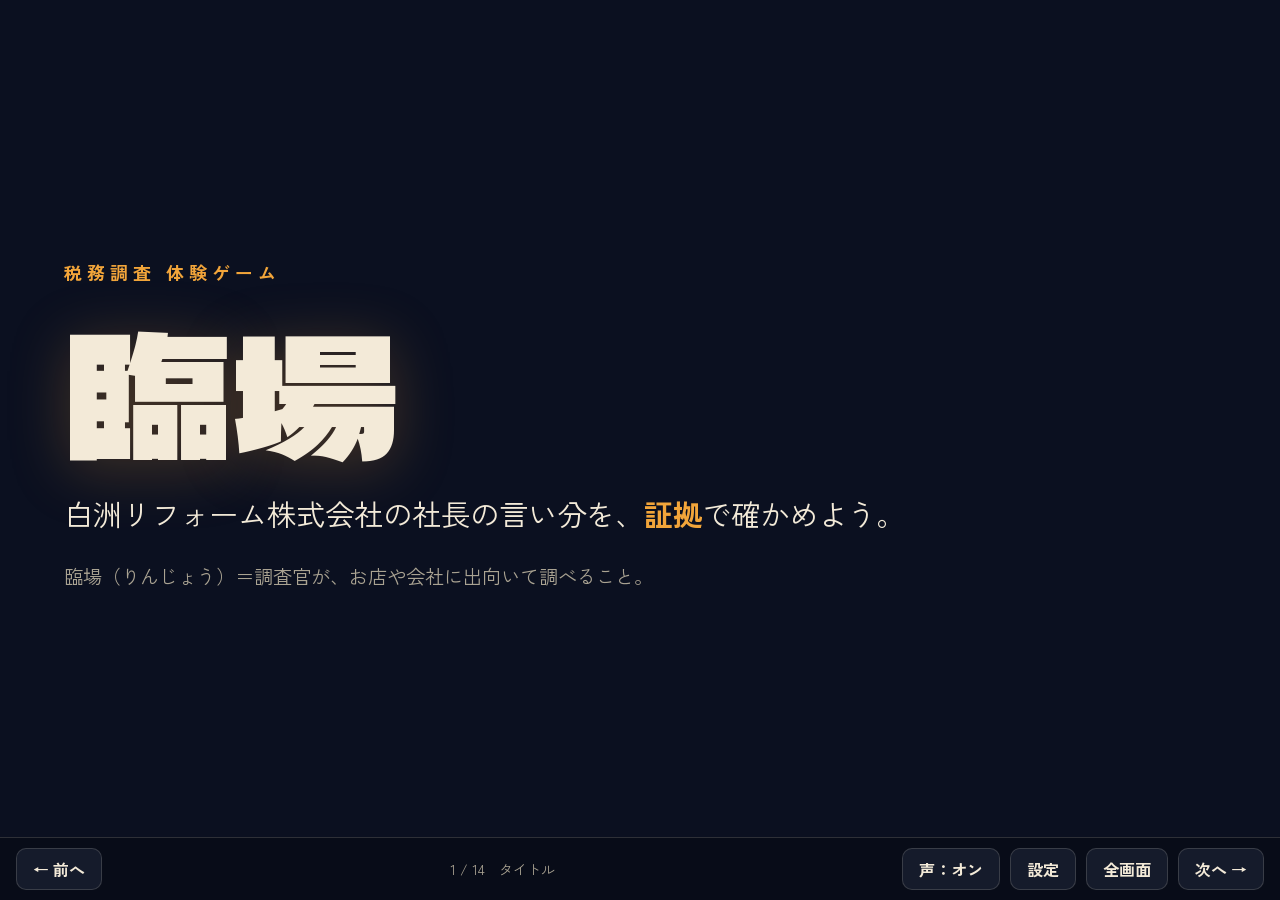
==== commit 381d2e60: "臨場 v6：舞台をリフォーム会社の事務所に変更。現金工事の売上除外と架空外注費。資料31点から1人6点まで当たりをつけて見る Co-Authored-By: Claude Opus 5.5 <nore" ====
--- a/host.html
+++ b/host.html
@@ -24,6 +24,7 @@
 button:focus-visible{outline:3px solid var(--amber);outline-offset:3px}
 .slide{display:none;flex:1;min-height:0;padding:4.5vh max(5vw,16px) 3vh;overflow:auto;flex-direction:column;gap:2.6vh;position:relative}
 .slide.on{display:flex}
+.slide>*{flex-shrink:0}
 .kicker{font-size:clamp(12px,1.4vw,20px);letter-spacing:.28em;color:var(--amber);font-weight:700;margin:0}
 h1{font-family:var(--f-display);font-weight:400;font-size:clamp(64px,13vw,200px);line-height:.95;margin:0;letter-spacing:.02em;text-shadow:0 8px 60px rgba(242,165,58,.25)}
 h2{font-family:var(--f-display);font-weight:400;font-size:clamp(28px,4.4vw,68px);line-height:1.15;margin:0;letter-spacing:.02em}
@@ -125,7 +126,7 @@
 <section class="slide center" data-title="タイトル">
   <p class="kicker">税務調査 体験ゲーム</p>
   <h1>臨場</h1>
-  <p class="lead">喫茶店「浜風珈琲」の社長の言い分を、<b>証拠</b>で確かめよう。</p>
+  <p class="lead">白洲リフォーム株式会社の社長の言い分を、<b>証拠</b>で確かめよう。</p>
   <p class="note">臨場（りんじょう）＝調査官が、お店や会社に出向いて調べること。</p>
 </section>
 
@@ -133,7 +134,7 @@
 <section class="slide" data-title="今日の仕事">
   <p class="kicker">MISSION</p>
   <h2>あなたは税務署の<em>調査官</em>です</h2>
-  <p class="lead">お店のもうけ（<b>所得</b>）は「売上 − 経費」。もうけが大きいほど、税金も多くなります。<br>だから、こんなごまかしが起きることがあります。</p>
+  <p class="lead">会社のもうけ（<b>所得</b>）は「売上 − 経費」。もうけが大きいほど、税金も多くなります。<br>だから、こんなごまかしが起きることがあります。</p>
   <div class="fraud">
     <div class="card"><strong>売上除外</strong><p class="lead">売上を帳簿に書かずに隠す</p></div>
     <div class="card"><strong>架空経費</strong><p class="lead">ありもしない経費を足す</p></div>
@@ -142,13 +143,13 @@
 </section>
 
 <!-- 3 -->
-<section class="slide" data-title="今日のお店">
-  <div class="stage" data-bg="ext"></div>
+<section class="slide" data-title="今日の会社">
+  <div class="stage" data-bg="office"></div>
   <div class="over">
-    <p class="kicker">THE SHOP</p>
+    <p class="kicker">THE COMPANY</p>
     <div class="person"><img data-ch="boss_grin" alt="白洲社長">
-      <div class="card"><h3>喫茶店「浜風珈琲」　白洲 守 社長</h3>
-        <p class="lead">海沿いの小さな喫茶店。帳簿は<b>全部、社長が1人で</b>つけています。<br>今期の申告は「赤字」でした。</p></div></div>
+      <div class="card"><h3>白洲リフォーム株式会社　白洲 守 社長</h3>
+        <p class="lead">家の修理やリフォームをする小さな会社。お客さんには<b>現金で払う人</b>も多く、帳簿は<b>全部、社長が1人で</b>つけています。<br>今期の申告は「赤字」でした。</p></div></div>
   </div>
 </section>
 
@@ -179,7 +180,7 @@
   <p class="kicker">HOW TO PLAY</p>
   <h2>この順で進めます</h2>
   <ol class="steps">
-    <li><span><b>作戦を立てる</b><small>お店には資料が<b>約30点</b>。見られるのは1人<b>6点</b>まで。どの資料を見れば確かめられるか、<b>当たり</b>（見当）の付け方を班で相談する。</small></span><span class="min">3分</span></li>
+    <li><span><b>作戦を立てる</b><small>事務所には資料が<b>約30点</b>。見られるのは1人<b>6点</b>まで。どの資料を見れば確かめられるか、<b>当たり</b>（見当）の付け方を班で相談する。</small></span><span class="min">3分</span></li>
     <li><span><b>調べる</b><small>相談しながら、各自のスマホで資料を見る。見つけたことはすぐ班に伝える。</small></span><span class="min">10分</span></li>
     <li><span><b>班長が示す</b><small>見つけたことを持ち寄り、<b>班長</b>が言い分ごとに決め手の資料を1つ選んで、社長に示す。</small></span><span class="min">5分</span></li>
     <li><span><b>答え合わせ</b><small>この画面で、決め手になった証拠を確かめます。</small></span><span class="min">5分</span></li>
@@ -194,7 +195,7 @@
   <div class="qrwrap">
     <div class="qr" id="qr"></div>
     <div style="display:flex;flex-direction:column;gap:2vh;min-width:0">
-      <p class="lead">開いたら<b>「はじめる」</b>を押し、「お店に入る」まで進みます。</p>
+      <p class="lead">開いたら<b>「はじめる」</b>を押し、「事務所に入る」まで進みます。</p>
       <p class="lead">音が出ます。消したいときは、画面右上の<b>音のボタン</b>を押してください。</p>
       <div class="url" id="url"></div>
     </div>
@@ -250,10 +251,10 @@
   <p class="kicker">RESULT</p>
   <h2>白洲社長が隠していたもの</h2>
   <div class="sum">
-    <div class="card"><small>売上除外（土曜夜の貸切 18回）</small><strong>153万円</strong></div>
-    <div class="card"><small>架空経費（山海物産の白紙の領収書）</small><strong>180万円</strong></div>
-    <div class="card"><small>申告した所得</small><strong style="color:var(--ink)">−57万円</strong></div>
-    <div class="card"><small>正しい所得</small><strong>276万円</strong></div>
+    <div class="card"><small>売上除外（現金でもらった工事 6件）</small><strong>180万円</strong></div>
+    <div class="card"><small>架空経費（海野工業への外注費 8回）</small><strong>240万円</strong></div>
+    <div class="card"><small>申告した所得</small><strong style="color:var(--ink)">−40万円</strong></div>
+    <div class="card"><small>正しい所得</small><strong>380万円</strong></div>
   </div>
   <p class="note">実際には、このあと正しい所得と税額を計算し直す手続きに進みます。</p>
 </section>
